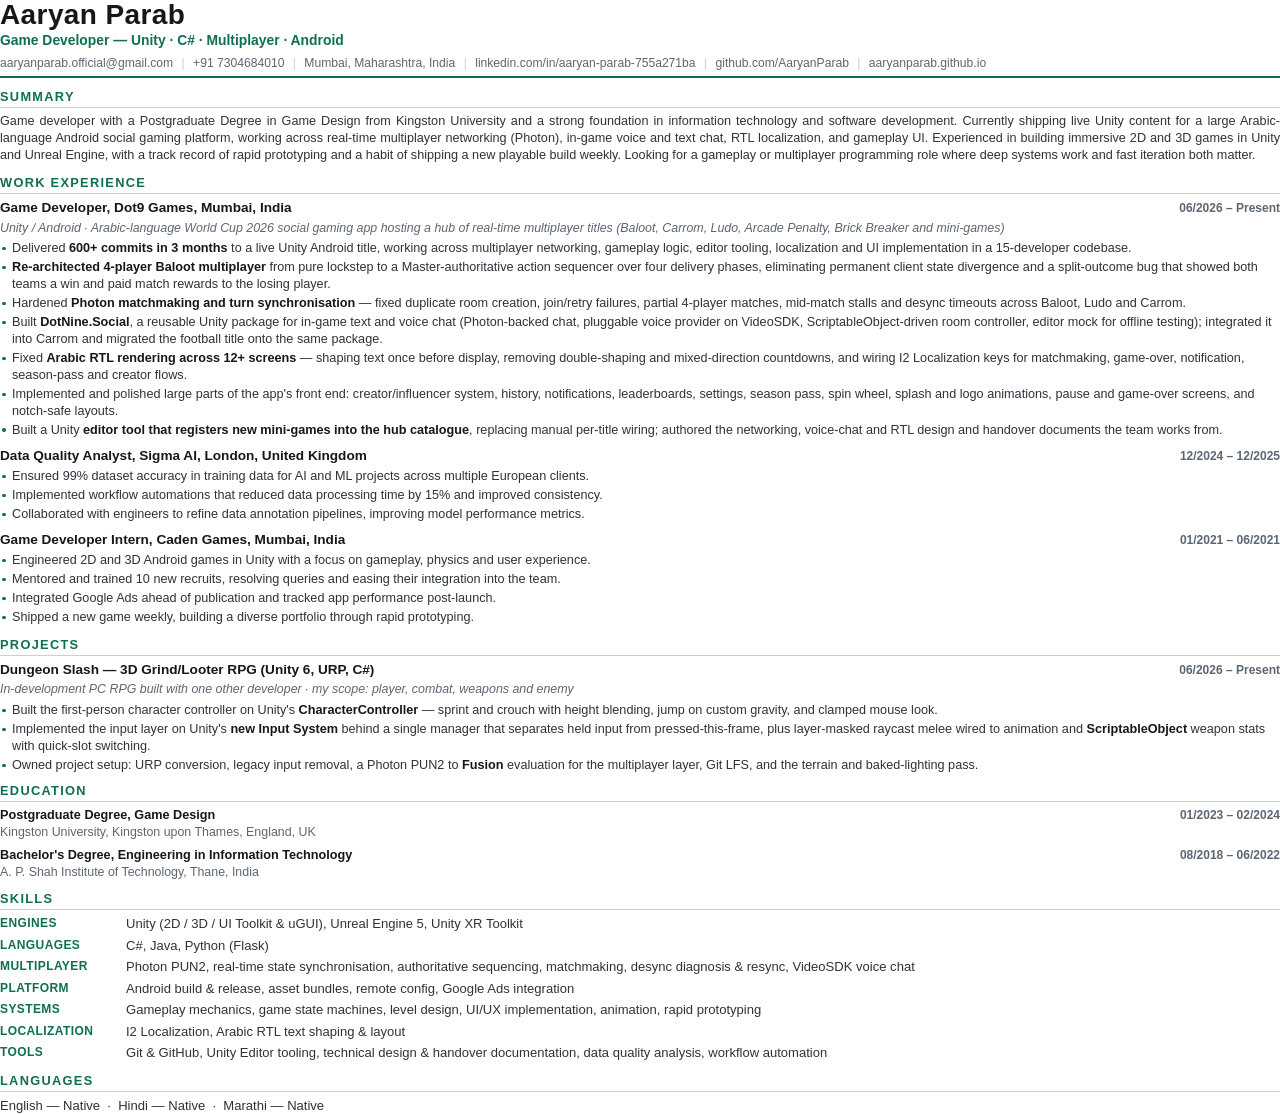
==== _resume-src/resume.html @ 41525344 "Update resume: Dot9 Games role and Dungeon Slash project Add the Dot9 Games position (Jun 2026 - pre" ====
<!DOCTYPE html>
<html lang="en">
<head>
<meta charset="UTF-8">
<title>Aaryan Parab — Resume</title>
<style>
    @page { size: A4; margin: 11mm 12mm; }

    * { margin: 0; padding: 0; box-sizing: border-box; }

    :root {
        --ink:    #14181d;
        --body:   #2c333b;
        --muted:  #5c6673;
        --accent: #0f6f52;
        --rule:   #c8cfd6;
    }

    body {
        font-family: "Segoe UI", "Calibri", Arial, sans-serif;
        font-size: 9.5pt;
        line-height: 1.34;
        color: var(--body);
        -webkit-print-color-adjust: exact;
        print-color-adjust: exact;
    }

    /* ------------------------------ header ------------------------------ */
    header { border-bottom: 2px solid var(--accent); padding-bottom: 5px; margin-bottom: 9px; }

    h1 {
        font-size: 21pt;
        font-weight: 700;
        letter-spacing: 0.4px;
        color: var(--ink);
        line-height: 1.05;
    }

    .tagline {
        font-size: 10.4pt;
        font-weight: 600;
        color: var(--accent);
        margin-top: 2px;
    }

    .contact {
        margin-top: 5px;
        font-size: 9.1pt;
        color: var(--muted);
    }

    .contact a { color: var(--muted); text-decoration: none; }
    .contact span.sep { margin: 0 5px; color: var(--rule); }

    /* ----------------------------- sections ----------------------------- */
    h2 {
        font-size: 9.6pt;
        font-weight: 700;
        letter-spacing: 1.3px;
        text-transform: uppercase;
        color: var(--accent);
        border-bottom: 1px solid var(--rule);
        padding-bottom: 2px;
        margin: 10px 0 5px;
    }

    p.summary { text-align: justify; }

    /* ------------------------------- jobs ------------------------------- */
    .job { margin-bottom: 8px; page-break-inside: avoid; }
    .job:last-child { margin-bottom: 2px; }

    .job__head {
        display: flex;
        justify-content: space-between;
        align-items: baseline;
        gap: 10px;
    }

    .job__role { font-size: 10.2pt; font-weight: 700; color: var(--ink); }
    .job__role .company { font-weight: 600; }
    .job__dates { font-size: 9pt; color: var(--muted); white-space: nowrap; font-weight: 600; }

    .job__context {
        font-size: 9.3pt;
        color: var(--muted);
        font-style: italic;
        margin: 2px 0 4px;
    }

    ul { list-style: none; margin-top: 3px; }

    li {
        position: relative;
        padding-left: 12px;
        margin-bottom: 2px;
    }

    li::before {
        content: "";
        position: absolute;
        left: 2px;
        top: 0.52em;
        width: 3.5px;
        height: 3.5px;
        background: var(--accent);
        border-radius: 50%;
    }

    li b, li strong { color: var(--ink); font-weight: 600; }

    /* ----------------------------- education ---------------------------- */
    .edu { display: flex; justify-content: space-between; gap: 10px; margin-bottom: 6px; }
    .edu__what { color: var(--ink); }
    .edu__what b { font-weight: 700; }
    .edu__where { font-size: 9.3pt; color: var(--muted); }
    .edu__dates { font-size: 9pt; color: var(--muted); white-space: nowrap; font-weight: 600; }

    /* ------------------------------ skills ------------------------------ */
    .skills { display: grid; grid-template-columns: 118px 1fr; row-gap: 4px; column-gap: 8px; }

    .skills dt {
        font-size: 9pt;
        font-weight: 700;
        color: var(--accent);
        text-transform: uppercase;
        letter-spacing: 0.4px;
    }

    .skills dd { font-size: 9.8pt; }

    .langs { font-size: 9.8pt; }

    /* page 2 starts at Education so the skills table never splits across pages */
    h2.break-before { break-before: page; page-break-before: always; margin-top: 0; }
    .skills, .edu, .langs { break-inside: avoid; page-break-inside: avoid; }
</style>
</head>
<body>

<header>
    <h1>Aaryan Parab</h1>
    <p class="tagline">Game Developer &mdash; Unity &middot; C# &middot; Multiplayer &middot; Android</p>
    <p class="contact">
        aaryanparab.official@gmail.com
        <span class="sep">|</span> +91 7304684010
        <span class="sep">|</span> Mumbai, Maharashtra, India
        <span class="sep">|</span> linkedin.com/in/aaryan-parab-755a271ba
        <span class="sep">|</span> github.com/AaryanParab
        <span class="sep">|</span> aaryanparab.github.io
    </p>
</header>

<h2>Summary</h2>
<p class="summary">
    Game developer with a Postgraduate Degree in Game Design from Kingston University and a strong
    foundation in information technology and software development. Currently shipping live Unity
    content for a large Arabic-language Android social gaming platform, working across real-time
    multiplayer networking (Photon), in-game voice and text chat, RTL localization, and gameplay UI.
    Experienced in building immersive 2D and 3D games in Unity and Unreal Engine, with a track record
    of rapid prototyping and a habit of shipping a new playable build weekly. Looking for a gameplay
    or multiplayer programming role where deep systems work and fast iteration both matter.
</p>

<h2>Work Experience</h2>

<div class="job">
    <div class="job__head">
        <div class="job__role">Game Developer, <span class="company">Dot9 Games</span>, Mumbai, India</div>
        <div class="job__dates">06/2026 &ndash; Present</div>
    </div>
    <p class="job__context">
        Unity / Android &middot; Arabic-language World Cup 2026 social gaming app hosting a hub of
        real-time multiplayer titles (Baloot, Carrom, Ludo, Arcade Penalty, Brick Breaker and mini-games)
    </p>
    <ul>
        <li>
            Delivered <b>600+ commits in 3 months</b> to a live Unity Android title, working across
            multiplayer networking, gameplay logic, editor tooling, localization and UI implementation
            in a 15-developer codebase.
        </li>
        <li>
            <b>Re-architected 4-player Baloot multiplayer</b> from pure lockstep to a Master-authoritative
            action sequencer over four delivery phases, eliminating permanent client state divergence and
            a split-outcome bug that showed both teams a win and paid match rewards to the losing player.
        </li>
        <li>
            Hardened <b>Photon matchmaking and turn synchronisation</b> &mdash; fixed duplicate room
            creation, join/retry failures, partial 4-player matches, mid-match stalls and desync
            timeouts across Baloot, Ludo and Carrom.
        </li>
        <li>
            Built <b>DotNine.Social</b>, a reusable Unity package for in-game text and voice chat
            (Photon-backed chat, pluggable voice provider on VideoSDK, ScriptableObject-driven room
            controller, editor mock for offline testing); integrated it into Carrom and migrated the
            football title onto the same package.
        </li>
        <li>
            Fixed <b>Arabic RTL rendering across 12+ screens</b> &mdash; shaping text once before display,
            removing double-shaping and mixed-direction countdowns, and wiring I2 Localization keys for
            matchmaking, game-over, notification, season-pass and creator flows.
        </li>
        <li>
            Implemented and polished large parts of the app's front end: creator/influencer system,
            history, notifications, leaderboards, settings, season pass, spin wheel, splash and logo
            animations, pause and game-over screens, and notch-safe layouts.
        </li>
        <li>
            Built a Unity <b>editor tool that registers new mini-games into the hub catalogue</b>,
            replacing manual per-title wiring; authored the networking, voice-chat and RTL design and
            handover documents the team works from.
        </li>
    </ul>
</div>

<div class="job">
    <div class="job__head">
        <div class="job__role">Data Quality Analyst, <span class="company">Sigma AI</span>, London, United Kingdom</div>
        <div class="job__dates">12/2024 &ndash; 12/2025</div>
    </div>
    <ul>
        <li>Ensured 99% dataset accuracy in training data for AI and ML projects across multiple European clients.</li>
        <li>Implemented workflow automations that reduced data processing time by 15% and improved consistency.</li>
        <li>Collaborated with engineers to refine data annotation pipelines, improving model performance metrics.</li>
    </ul>
</div>

<div class="job">
    <div class="job__head">
        <div class="job__role">Game Developer Intern, <span class="company">Caden Games</span>, Mumbai, India</div>
        <div class="job__dates">01/2021 &ndash; 06/2021</div>
    </div>
    <ul>
        <li>Engineered 2D and 3D Android games in Unity with a focus on gameplay, physics and user experience.</li>
        <li>Mentored and trained 10 new recruits, resolving queries and easing their integration into the team.</li>
        <li>Integrated Google Ads ahead of publication and tracked app performance post-launch.</li>
        <li>Shipped a new game weekly, building a diverse portfolio through rapid prototyping.</li>
    </ul>
</div>

<h2>Projects</h2>

<div class="job">
    <div class="job__head">
        <div class="job__role">Dungeon Slash &mdash; <span class="company">3D Grind/Looter RPG</span> (Unity 6, URP, C#)</div>
        <div class="job__dates">06/2026 &ndash; Present</div>
    </div>
    <p class="job__context">
        In-development PC RPG built with one other developer &middot; my scope: player, combat, weapons and enemy
    </p>
    <ul>
        <li>
            Built the first-person character controller on Unity's <b>CharacterController</b> &mdash; sprint and
            crouch with height blending, jump on custom gravity, and clamped mouse look.
        </li>
        <li>
            Implemented the input layer on Unity's <b>new Input System</b> behind a single manager that separates
            held input from pressed-this-frame, plus layer-masked raycast melee wired to animation and
            <b>ScriptableObject</b> weapon stats with quick-slot switching.
        </li>
        <li>
            Owned project setup: URP conversion, legacy input removal, a Photon PUN2 to <b>Fusion</b>
            evaluation for the multiplayer layer, Git LFS, and the terrain and baked-lighting pass.
        </li>
    </ul>
</div>

<h2 class="break-before">Education</h2>

<div class="edu">
    <div>
        <div class="edu__what"><b>Postgraduate Degree, Game Design</b></div>
        <div class="edu__where">Kingston University, Kingston upon Thames, England, UK</div>
    </div>
    <div class="edu__dates">01/2023 &ndash; 02/2024</div>
</div>

<div class="edu">
    <div>
        <div class="edu__what"><b>Bachelor's Degree, Engineering in Information Technology</b></div>
        <div class="edu__where">A. P. Shah Institute of Technology, Thane, India</div>
    </div>
    <div class="edu__dates">08/2018 &ndash; 06/2022</div>
</div>

<h2>Skills</h2>
<dl class="skills">
    <dt>Engines</dt>
    <dd>Unity (2D / 3D / UI Toolkit &amp; uGUI), Unreal Engine 5, Unity XR Toolkit</dd>

    <dt>Languages</dt>
    <dd>C#, Java, Python (Flask)</dd>

    <dt>Multiplayer</dt>
    <dd>Photon PUN2, real-time state synchronisation, authoritative sequencing, matchmaking, desync
        diagnosis &amp; resync, VideoSDK voice chat</dd>

    <dt>Platform</dt>
    <dd>Android build &amp; release, asset bundles, remote config, Google Ads integration</dd>

    <dt>Systems</dt>
    <dd>Gameplay mechanics, game state machines, level design, UI/UX implementation, animation,
        rapid prototyping</dd>

    <dt>Localization</dt>
    <dd>I2 Localization, Arabic RTL text shaping &amp; layout</dd>

    <dt>Tools</dt>
    <dd>Git &amp; GitHub, Unity Editor tooling, technical design &amp; handover documentation,
        data quality analysis, workflow automation</dd>
</dl>

<h2>Languages</h2>
<p class="langs">English &mdash; Native &nbsp;&middot;&nbsp; Hindi &mdash; Native &nbsp;&middot;&nbsp; Marathi &mdash; Native</p>

</body>
</html>
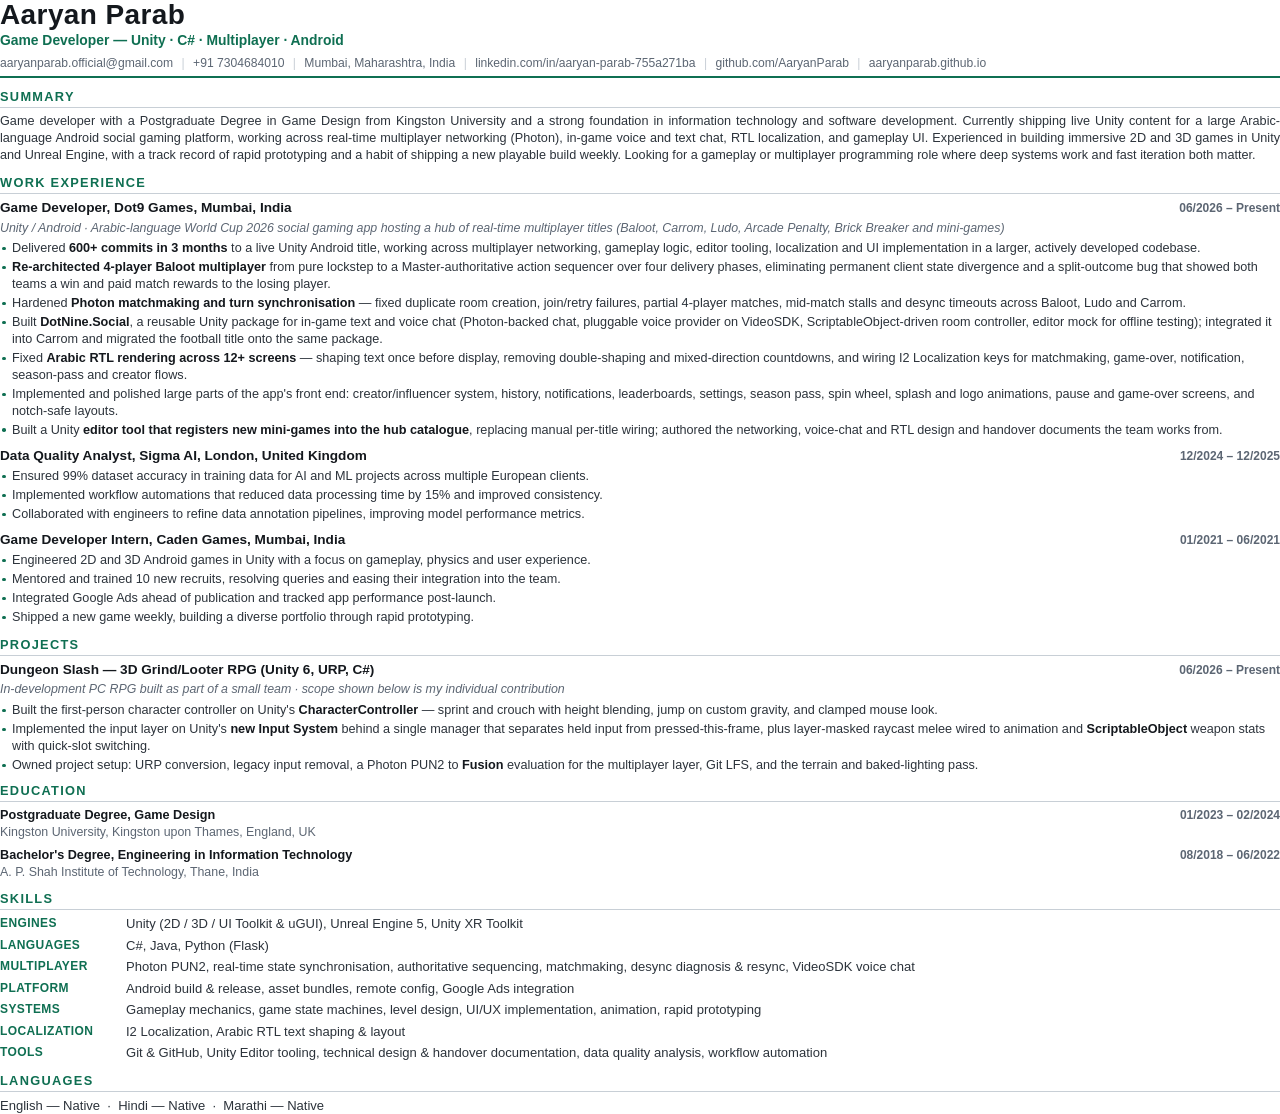
==== commit 165297da: "Keep team-work references ambiguous, fix PG credential mismatch Per feedback: only claim my own work" ====
--- a/_resume-src/resume.html
+++ b/_resume-src/resume.html
@@ -177,7 +177,7 @@
         <li>
             Delivered <b>600+ commits in 3 months</b> to a live Unity Android title, working across
             multiplayer networking, gameplay logic, editor tooling, localization and UI implementation
-            in a 15-developer codebase.
+            in a larger, actively developed codebase.
         </li>
         <li>
             <b>Re-architected 4-player Baloot multiplayer</b> from pure lockstep to a Master-authoritative
@@ -246,7 +246,7 @@
         <div class="job__dates">06/2026 &ndash; Present</div>
     </div>
     <p class="job__context">
-        In-development PC RPG built with one other developer &middot; my scope: player, combat, weapons and enemy
+        In-development PC RPG built as part of a small team &middot; scope shown below is my individual contribution
     </p>
     <ul>
         <li>
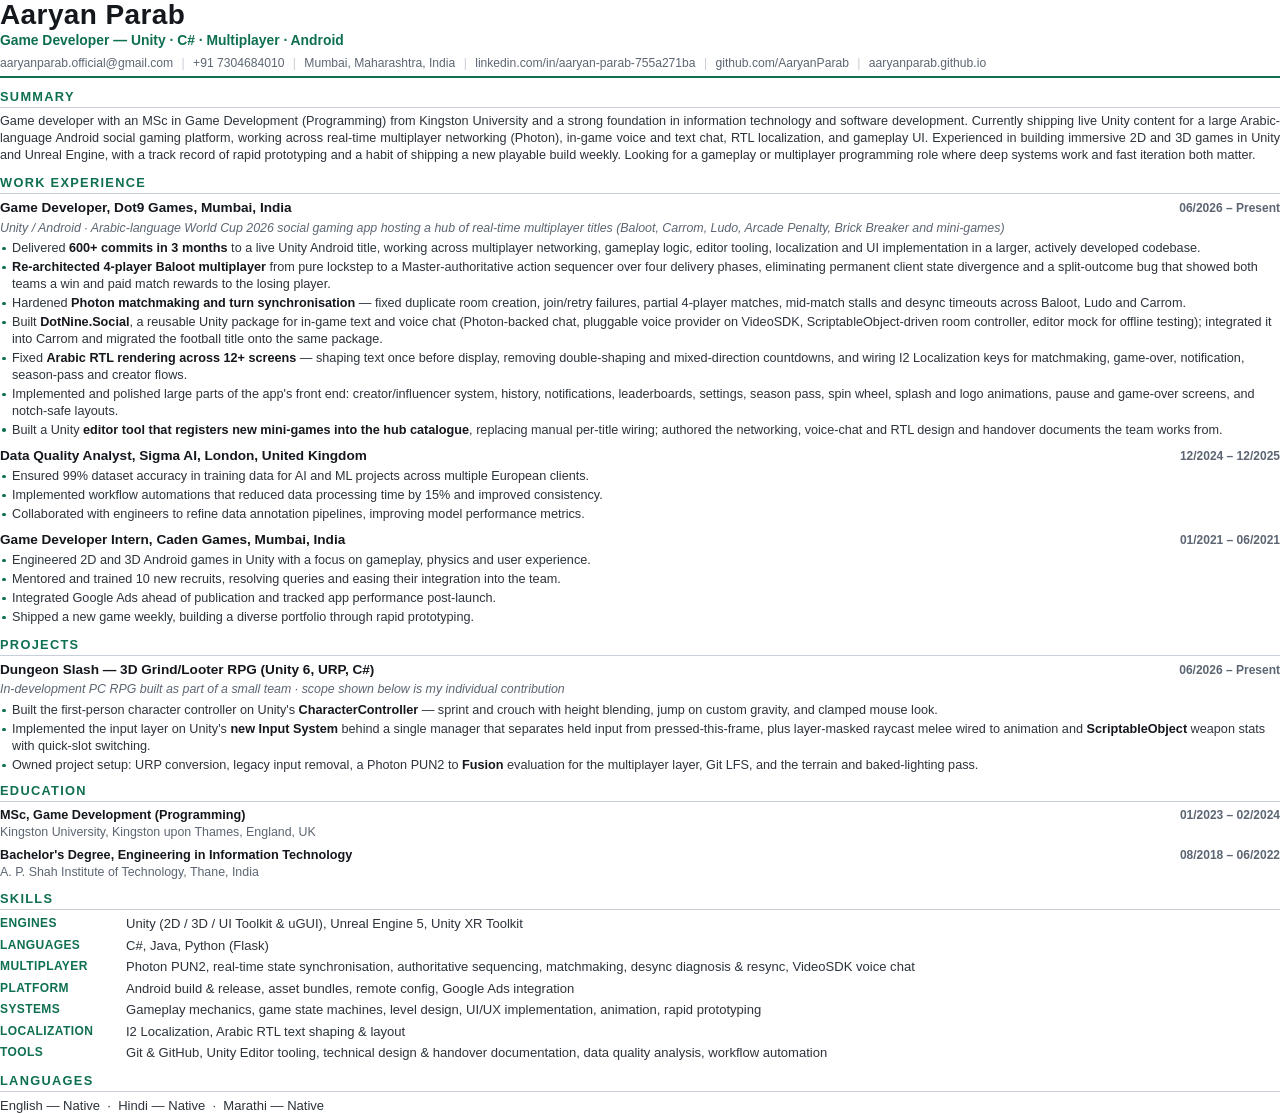
==== commit 149314f7: "Update education to MSc in Game Development (Programming) Corrects the degree name and field on the " ====
--- a/_resume-src/resume.html
+++ b/_resume-src/resume.html
@@ -153,7 +153,7 @@
 
 <h2>Summary</h2>
 <p class="summary">
-    Game developer with a Postgraduate Degree in Game Design from Kingston University and a strong
+    Game developer with an MSc in Game Development (Programming) from Kingston University and a strong
     foundation in information technology and software development. Currently shipping live Unity
     content for a large Arabic-language Android social gaming platform, working across real-time
     multiplayer networking (Photon), in-game voice and text chat, RTL localization, and gameplay UI.
@@ -269,7 +269,7 @@
 
 <div class="edu">
     <div>
-        <div class="edu__what"><b>Postgraduate Degree, Game Design</b></div>
+        <div class="edu__what"><b>MSc, Game Development (Programming)</b></div>
         <div class="edu__where">Kingston University, Kingston upon Thames, England, UK</div>
     </div>
     <div class="edu__dates">01/2023 &ndash; 02/2024</div>
